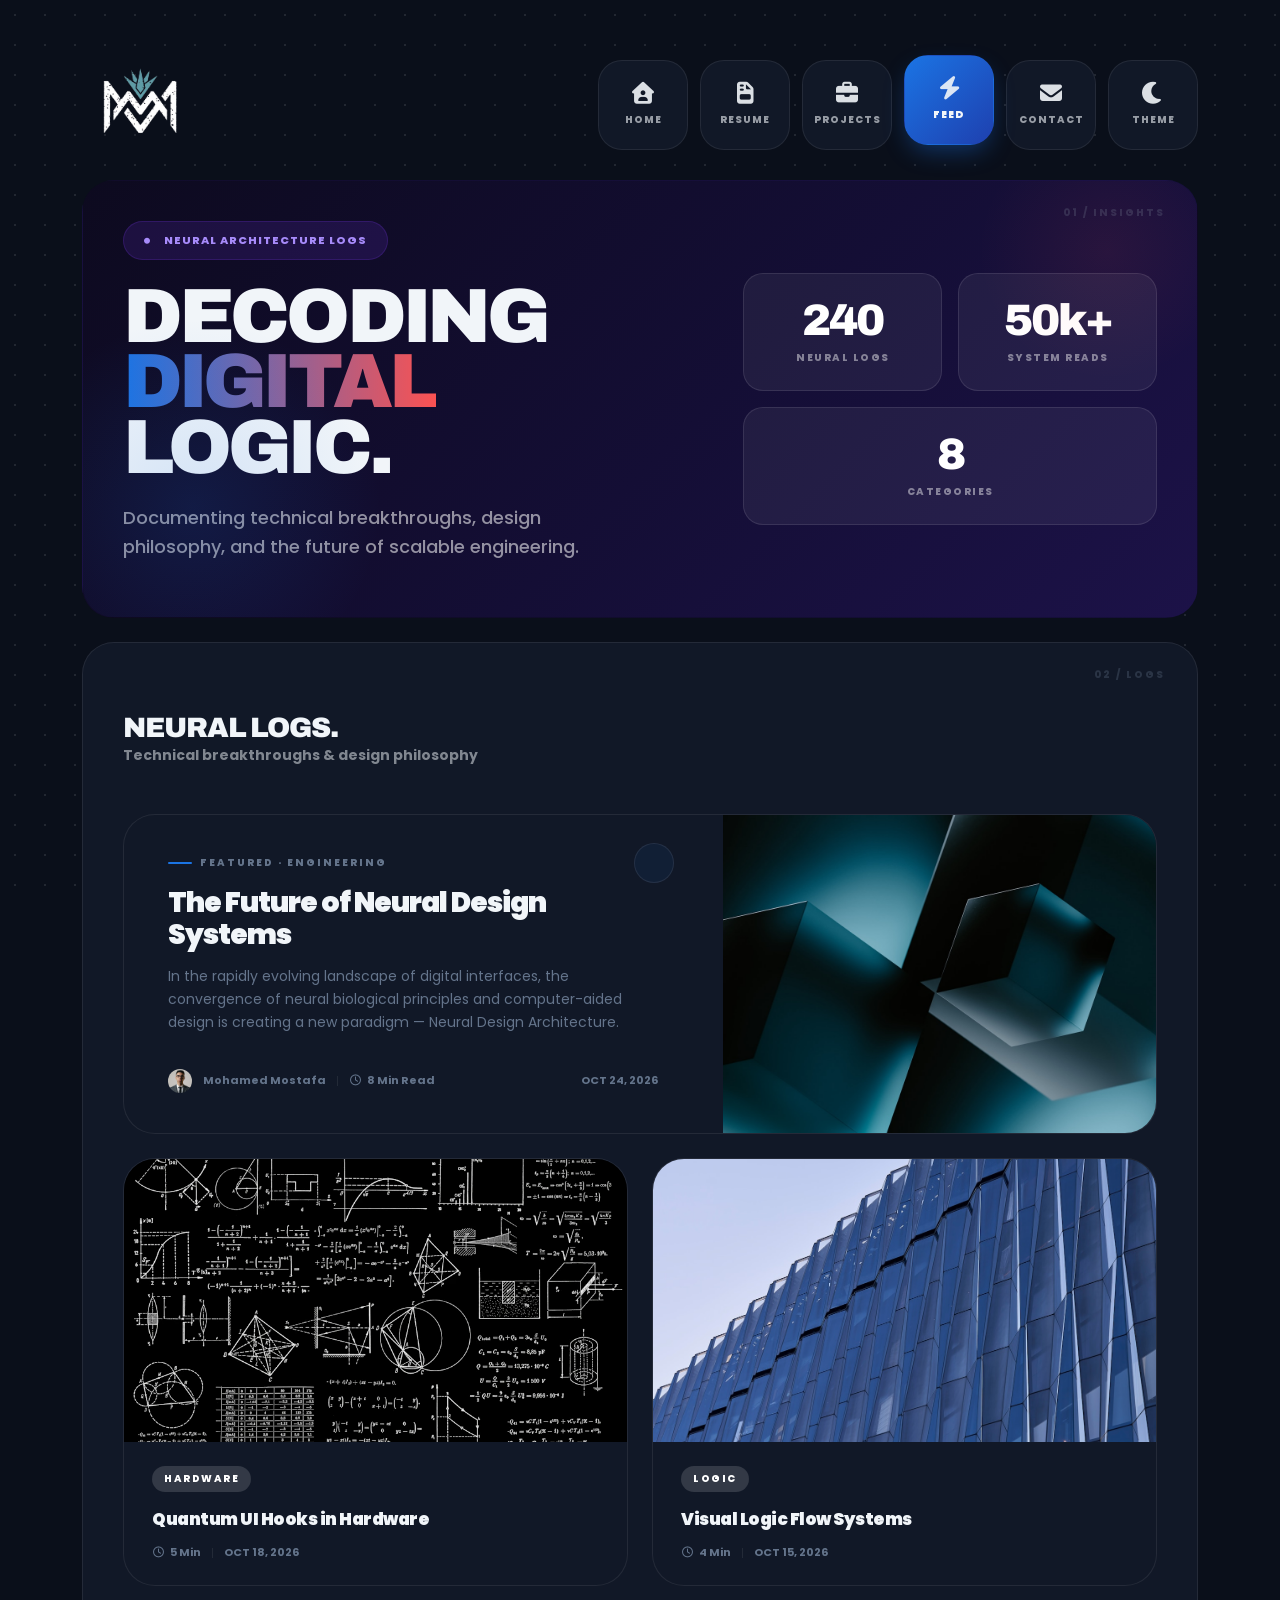
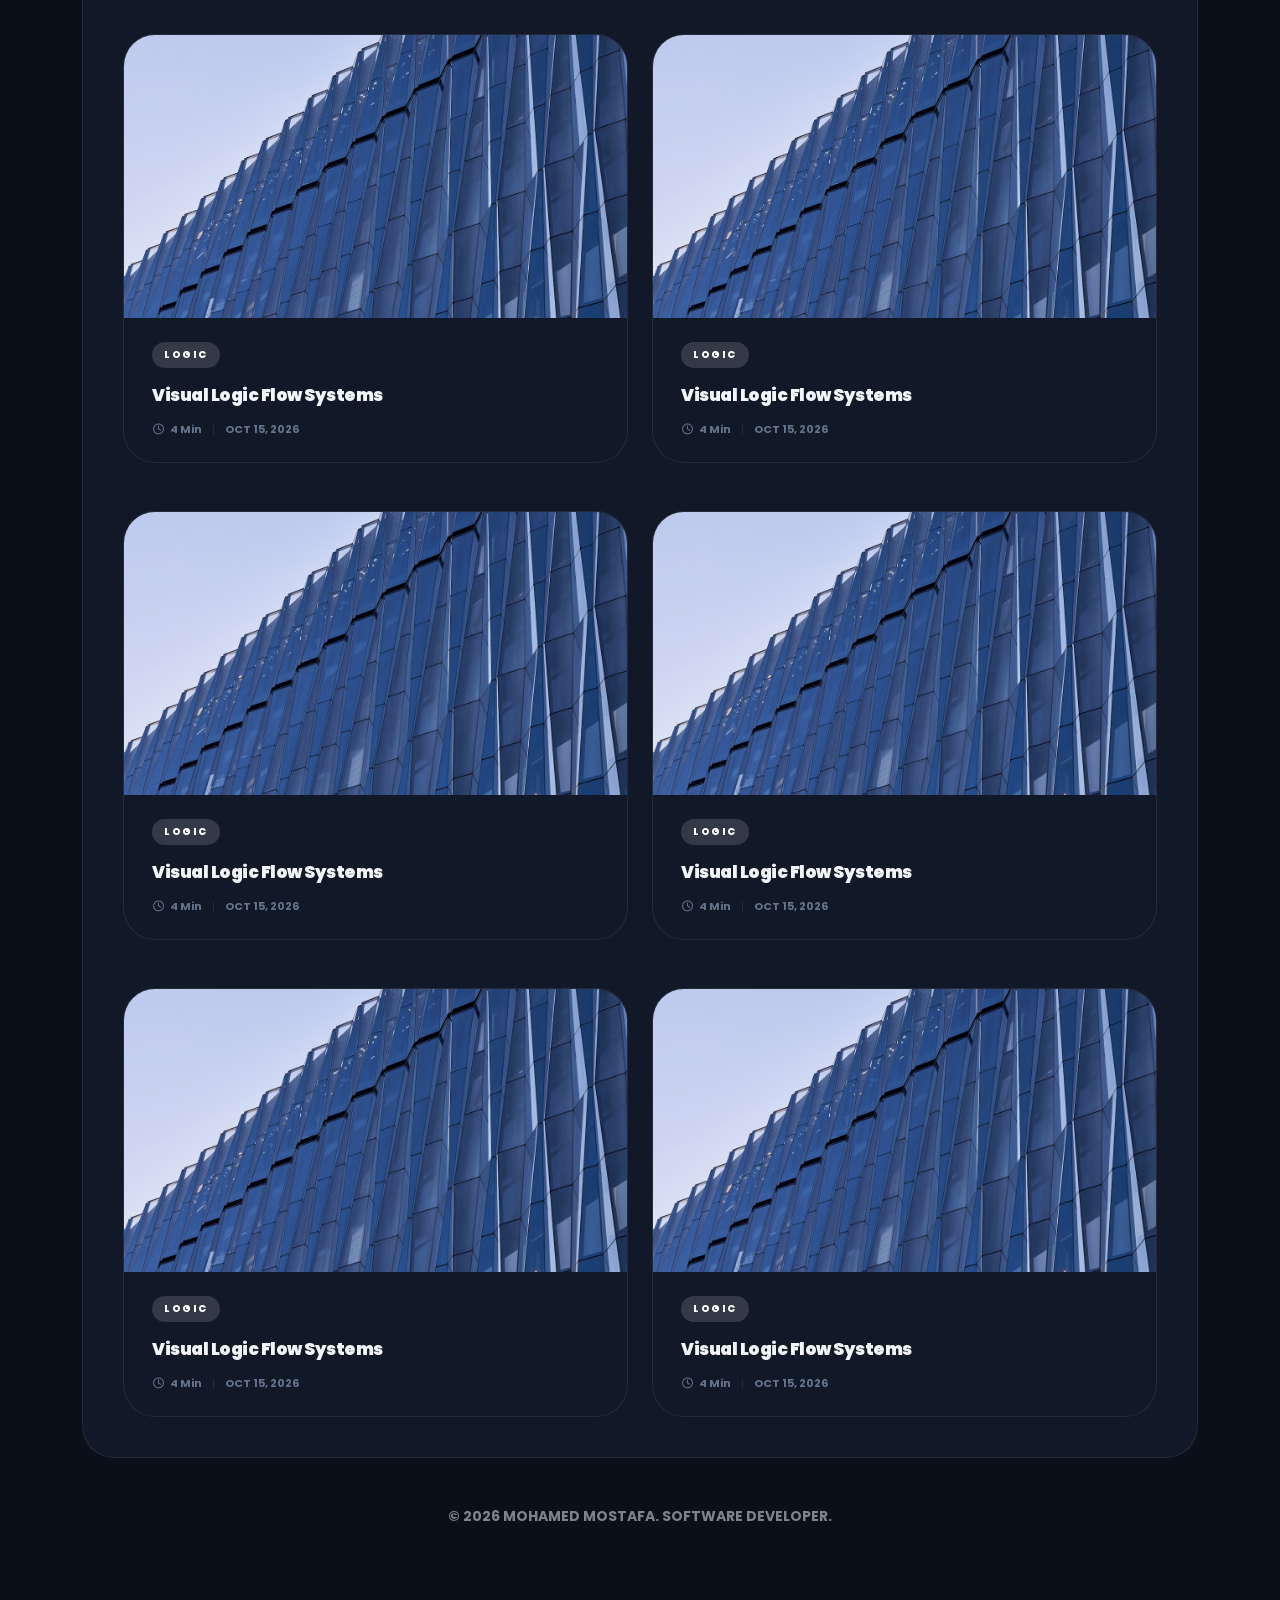
==== feeds.html @ 619b34cb "Initial commit" ====
<!DOCTYPE html>
<html lang="en">

<head>
    <meta charset="UTF-8" />
    <meta name="viewport" content="width=device-width, initial-scale=1.0" />
    <meta http-equiv="X-UA-Compatible" content="ie=edge" />
    <meta name="description" content="Mohamed Mostafa Portfolio" />
    <title>Mohamed Mostafa | Frontend Developer</title>
    <link rel="icon" href="./assets/images/MM_transparent.png" type="image/png">
    <!-- google fonts -->
    <!-- Poppins Font -->
    <link rel="preconnect" href="https://fonts.googleapis.com">
    <link rel="preconnect" href="https://fonts.gstatic.com" crossorigin>
    <link
        href="https://fonts.googleapis.com/css2?family=Poppins:ital,wght@0,100;0,200;0,300;0,400;0,500;0,600;0,700;0,800;0,900;1,100;1,200;1,300;1,400;1,500;1,600;1,700;1,800;1,900&display=swap"
        rel="stylesheet">
    <!-- Archivo Font -->
    <link rel="preconnect" href="https://fonts.googleapis.com">
    <link rel="preconnect" href="https://fonts.gstatic.com" crossorigin>
    <link href="https://fonts.googleapis.com/css2?family=Archivo:ital,wght@0,100..900;1,100..900&display=swap"
        rel="stylesheet">
    <!-- Font Awesome -->
    <link rel="stylesheet" href="./assets/css/all.min.css">
    <!-- Main File Css -->
    <link rel="stylesheet" href="./assets/css/style.css">
</head>

<body>
    <div class="wrapper">
        <div class="main-content">
            <div class="container">
                <!-- START HEADER -->
                <header class="main_header">
                    <div class="logo_Profile">
                        <!-- <a href="index.html">&lt;Mohamed Mostafa &sol;&gt;</a> -->
                        <a href="index.html" class="logo">
                            <img src="./assets/images/MM_transparent.png" alt="Mohamed Mostafa" loding="lazy">
                        </a>
                    </div>
                    <nav>
                        <a href="index.html">
                            <i class="fa-solid fa-house-user"></i>
                            <span>Home</span>
                        </a>
                        <a href="resume.html">
                            <i class="fa-solid fa-file-invoice"></i>
                            <span>Resume</span>
                        </a>
                        <a href="projects.html">
                            <i class="fa-solid fa-briefcase"></i>
                            <span>Projects</span>
                        </a>
                        <a href="feeds.html" class="active">
                            <i class="fa-solid fa-bolt"></i>
                            <span>feed</span>
                        </a>
                        <a href="contact.html">
                            <i class="fa-solid fa-envelope"></i>
                            <span>Contact</span>
                        </a>
                        <a>
                            <!-- <i class="fa-solid fa-sun"></i> -->
                            <i class="fa-solid fa-moon"></i>
                            <span>theme</span>
                        </a>
                    </nav>
                </header>
                <!-- END HEADER -->
                <!-- START CARD MASTER -->
                <main class="feed-main-content">
                    <section class="feed-banner-card card">
                        <span class="card-number">01 / Insights</span>
                        <div class="feeds-banner banner">
                            <div class="feeds-intro intro">
                                <div class="badge-status">
                                    <i class="fa-solid fa-circle"></i>
                                    Neural Architecture Logs
                                </div>
                                <h1 class="hero-title">DECODING<br><span>DIGITAL</span><br>LOGIC.</h1>
                                <p class="hero-desc">Documenting technical breakthroughs, design philosophy, and the
                                    future of scalable engineering.</p>
                            </div>
                            <div class="banner-stats">
                                <div class="banner-stat">
                                    <span class="banner-stat-num">240</span>
                                    <span class="banner-stat-label">Neural Logs</span>
                                </div>
                                <div class="banner-stat">
                                    <span class="banner-stat-num">50k+</span>
                                    <span class="banner-stat-label">System Reads</span>
                                </div>
                                <div class="banner-stat">
                                    <span class="banner-stat-num">8</span>
                                    <span class="banner-stat-label">Categories</span>
                                </div>
                            </div>
                        </div>
                    </section>

                    <!-- Hub: Feeds -->
                    <section class="feed-hub-card card">
                        <span class="card-number">02 / Logs</span>

                        <div class="hub-header">
                            <div class="hub-heading">
                                <h2 class="card-title hub-title">Neural Logs.</h2>
                                <p class="hub-subtitle">Technical breakthroughs &amp; design philosophy</p>
                            </div>
                        </div>

                        <div class="feed-list">
                            <!-- Featured Article -->
                            <article class="feed-featured card">
                                <div class="feed-featured-body">
                                    <span class="feed-label">Featured · Engineering</span>
                                    <a href="#" class="feed-featured-title">The Future of Neural Design Systems</a>
                                    <p class="feed-excerpt">In the rapidly evolving landscape of digital interfaces, the
                                        convergence of neural biological principles and computer-aided design is
                                        creating a new paradigm — Neural Design Architecture.</p>
                                    <div class="feed-meta">
                                        <img src="./assets/images/mohamedmostafa.png" alt="Mohamed Mostafa"
                                            class="feed-avatar">
                                        <span>Mohamed Mostafa</span>
                                        <span class="feed-divider"></span>
                                        <span><i class="fa-regular fa-clock me-1"></i>8 Min Read</span>
                                        <span class="feed-date">OCT 24, 2026</span>
                                    </div>
                                    <span class="feed-arrow"><i class="fa-solid fa-arrow-up-right"></i></span>
                                </div>
                                <div class="feed-featured-img">
                                    <img src="./assets/images/blog-1.jpg" alt="Neural Design Systems" loading="lazy">
                                </div>
                            </article>

                            <!-- Regular Articles Grid -->
                            <div class="feed-grid">

                                <article class="feed-item card">
                                    <div class="feed-item-img">
                                        <img src="./assets/images/project-2.webp" alt="Quantum UI Hooks" loading="lazy">
                                    </div>
                                    <div class="feed-item-body">
                                        <span class="post-tag tag-hardware">Hardware</span>
                                        <a href="#" class="feed-item-title">Quantum UI Hooks in Hardware</a>
                                        <div class="feed-meta">
                                            <span><i class="fa-regular fa-clock me-1"></i>5 Min</span>
                                            <span class="feed-divider"></span>
                                            <span>OCT 18, 2026</span>
                                        </div>
                                    </div>
                                </article>

                                <article class="feed-item card">
                                    <div class="feed-item-img">
                                        <img src="./assets/images/blog-3.jpg" alt="Visual Logic Flow" loading="lazy">
                                    </div>
                                    <div class="feed-item-body">
                                        <span class="post-tag tag-logic">Logic</span>
                                        <a href="#" class="feed-item-title">Visual Logic Flow Systems</a>
                                        <div class="feed-meta">
                                            <span><i class="fa-regular fa-clock me-1"></i>4 Min</span>
                                            <span class="feed-divider"></span>
                                            <span>OCT 15, 2026</span>
                                        </div>
                                    </div>
                                </article>

                                <article class="feed-item card">
                                    <div class="feed-item-img">
                                        <img src="./assets/images/blog-3.jpg" alt="Visual Logic Flow" loading="lazy">
                                    </div>
                                    <div class="feed-item-body">
                                        <span class="post-tag tag-logic">Logic</span>
                                        <a href="#" class="feed-item-title">Visual Logic Flow Systems</a>
                                        <div class="feed-meta">
                                            <span><i class="fa-regular fa-clock me-1"></i>4 Min</span>
                                            <span class="feed-divider"></span>
                                            <span>OCT 15, 2026</span>
                                        </div>
                                    </div>
                                </article>

                                <article class="feed-item card">
                                    <div class="feed-item-img">
                                        <img src="./assets/images/blog-3.jpg" alt="Visual Logic Flow" loading="lazy">
                                    </div>
                                    <div class="feed-item-body">
                                        <span class="post-tag tag-logic">Logic</span>
                                        <a href="#" class="feed-item-title">Visual Logic Flow Systems</a>
                                        <div class="feed-meta">
                                            <span><i class="fa-regular fa-clock me-1"></i>4 Min</span>
                                            <span class="feed-divider"></span>
                                            <span>OCT 15, 2026</span>
                                        </div>
                                    </div>
                                </article>

                                <article class="feed-item card">
                                    <div class="feed-item-img">
                                        <img src="./assets/images/blog-3.jpg" alt="Visual Logic Flow" loading="lazy">
                                    </div>
                                    <div class="feed-item-body">
                                        <span class="post-tag tag-logic">Logic</span>
                                        <a href="#" class="feed-item-title">Visual Logic Flow Systems</a>
                                        <div class="feed-meta">
                                            <span><i class="fa-regular fa-clock me-1"></i>4 Min</span>
                                            <span class="feed-divider"></span>
                                            <span>OCT 15, 2026</span>
                                        </div>
                                    </div>
                                </article>

                                <article class="feed-item card">
                                    <div class="feed-item-img">
                                        <img src="./assets/images/blog-3.jpg" alt="Visual Logic Flow" loading="lazy">
                                    </div>
                                    <div class="feed-item-body">
                                        <span class="post-tag tag-logic">Logic</span>
                                        <a href="#" class="feed-item-title">Visual Logic Flow Systems</a>
                                        <div class="feed-meta">
                                            <span><i class="fa-regular fa-clock me-1"></i>4 Min</span>
                                            <span class="feed-divider"></span>
                                            <span>OCT 15, 2026</span>
                                        </div>
                                    </div>
                                </article>

                                <article class="feed-item card">
                                    <div class="feed-item-img">
                                        <img src="./assets/images/blog-3.jpg" alt="Visual Logic Flow" loading="lazy">
                                    </div>
                                    <div class="feed-item-body">
                                        <span class="post-tag tag-logic">Logic</span>
                                        <a href="#" class="feed-item-title">Visual Logic Flow Systems</a>
                                        <div class="feed-meta">
                                            <span><i class="fa-regular fa-clock me-1"></i>4 Min</span>
                                            <span class="feed-divider"></span>
                                            <span>OCT 15, 2026</span>
                                        </div>
                                    </div>
                                </article>

                                <article class="feed-item card">
                                    <div class="feed-item-img">
                                        <img src="./assets/images/blog-3.jpg" alt="Visual Logic Flow" loading="lazy">
                                    </div>
                                    <div class="feed-item-body">
                                        <span class="post-tag tag-logic">Logic</span>
                                        <a href="#" class="feed-item-title">Visual Logic Flow Systems</a>
                                        <div class="feed-meta">
                                            <span><i class="fa-regular fa-clock me-1"></i>4 Min</span>
                                            <span class="feed-divider"></span>
                                            <span>OCT 15, 2026</span>
                                        </div>
                                    </div>
                                </article>
                                

                                <!-- كرر .feed-item لباقي المقالات -->

                            </div>
                        </div>
                    </section>

                </main>
                <!-- END CARD MASTER -->
                <!-- START FOOTER -->
                <footer>
                    <p>© 2026 MOHAMED MOSTAFA. Software Developer.</p>
                </footer>
                <!-- END FOOTER -->
            </div>
        </div>
    </div>

</body>

</html>
---- assets/css/style.css ----
:root {
    /* Variable Settings & Theme Handling */
    --color-primary: #1b74e4;
    --color-secondary: #fa5252;
    --color-bg: #0a0f1a;
    --color-text: #f1f5f9;
    --color-text-muted: #64748b;
    --color-card: #111827;
    --color-border: rgba(255, 255, 255, 0.08);
    --color-glass: #111827b3;
    --transition-base: all 0.4s cubic-bezier(0.4, 0, 0.2, 1);
    --radius-3xl: 48px;
    --radius-2xl: 40px;
    --radius-xl: 32px;
    --color-primary-rgb: 27, 116, 228;
    --color-secondary-rgb: 250, 82, 82;
}

* {
    margin: 0;
    padding: 0;
    box-sizing: border-box;
}

body {
    font-family: 'Poppins', sans-serif;
    background-color: var(--color-bg);
    width: 100%;
    min-height: 100dvh;
    color: var(--color-text);
}

body::before {
    content: "";
    position: fixed;
    top: 0;
    left: 0;
    width: 100%;
    height: 100%;
    /* background-image: radial-gradient(rgba(15, 23, 42, 0.15) 1px, transparent 1px); */
    background-image: radial-gradient(#FFFFFF1A 1px, transparent 1px);
    background-size: 30px 30px;
    z-index: -1;
    pointer-events: none;
}

h1,
h2,
h3,
h4,
h5 {
    font-family: "Archivo", sans-serif;
    font-weight: 800;
    letter-spacing: -1.4px;
    line-height: 0.9;
}

a {
    text-decoration: none;
    color: #f1f5f9;
}

li {
    list-style: none;
}

i {
    margin-right: 4px;
}

.wrapper {
    min-height: 100vh;
    position: relative;
    overflow: hidden;
    padding: 60px 0;
}

.container {
    min-height: 100dvh;
    max-width: 1320px;
    margin: 0 auto;
    padding-inline: 12px;
    display: grid;
    grid-template-columns: repeat(12, 1fr);
    grid-template-rows: auto auto auto;
}


.card {
    width: 100%;
    padding: 40px;
    background-color: var(--color-card);
    border: 1px solid var(--color-border);
    z-index: 5;
    border-radius: var(--radius-xl);
    -webkit-border-radius: var(--radius-xl);
    -moz-border-radius: var(--radius-xl);
    -ms-border-radius: var(--radius-xl);
    -o-border-radius: var(--radius-xl);
    transition: var(--transition-base);
    -webkit-transition: var(--transition-base);
    -moz-transition: var(--transition-base);
    -ms-transition: var(--transition-base);
    -o-transition: var(--transition-base);
    position: relative;
}

.card:hover {
    border-color: var(--color-primary);
    box-shadow: 0 40px 80px -20px rgba(27, 117, 228, 0.164);
    transform: translateY(-8px);
    -webkit-transform: translateY(-8px);
    -moz-transform: translateY(-8px);
    -ms-transform: translateY(-8px);
    -o-transform: translateY(-8px);
}

.btn {
    display: inline-block;
    text-transform: uppercase;
    text-align: center;
    background-color: #0d6efd;
    border: 1px solid #0d6efd;
    color: #fff;
    font-size: 14px;
    font-weight: 700;
    cursor: pointer;
    transition: var(--transition-base);
    -webkit-transition: var(--transition-base);
    -moz-transition: var(--transition-base);
    -ms-transition: var(--transition-base);
    -o-transition: var(--transition-base);
    border-radius: 30px;
    -webkit-border-radius: 30px;
    -moz-border-radius: 30px;
    -ms-border-radius: 30px;
    -o-border-radius: 30px;
}

.btn:hover {
    background-color: #0b5ed7;
}

/*------------------ Start Home Page ------------------*/

/* Main Header */
.main_header {
    grid-column: span 12;
    display: flex;
    justify-content: space-between;
    align-items: center;
    margin-bottom: 30px;
}

.logo_Profile {
    display: flex;
    align-items: center;
    justify-content: center;
}

.logo_Profile .logo img {
    width: 115px;
}

nav {
    display: flex;
    align-items: center;
    gap: 12px;
}

nav a {
    display: flex;
    flex-direction: column;
    align-items: center;
    justify-content: center;
    width: clamp(50px, 10vw, 90px);
    padding: 10px 20px;
    aspect-ratio: 1 / 1;
    background-color: #111827;
    border: 1px solid var(--color-border);
    cursor: pointer;
    border-radius: 24px;
    -webkit-border-radius: 24px;
    -moz-border-radius: 24px;
    -ms-border-radius: 24px;
    -o-border-radius: 24px;
    transition: var(--transition-base);
    -webkit-transition: var(--transition-base);
    -moz-transition: var(--transition-base);
    -ms-transition: var(--transition-base);
    -o-transition: var(--transition-base);
    cursor: pointer;
    color: var(--color-text);
}

nav a i {
    font-size: 22px;
    font-weight: 900;
    margin-right: 0px;
    margin-bottom: 8px;
    opacity: 0.9;
}

nav a span {
    font-size: clamp(7px, 1vw, 10px);
    font-weight: 800;
    letter-spacing: 1px;
    opacity: 0.6;
    text-transform: uppercase;
}

nav a.active {
    border-color: transparent;
    background: linear-gradient(135deg, var(--color-primary) 0%, #1e40af 100%);
    box-shadow: 0 10px 25px -5px rgba(var(--color-primary-rgb), 0.4);
    transform: translateY(-5px);
    -webkit-transform: translateY(-5px);
    -moz-transform: translateY(-5px);
    -ms-transform: translateY(-5px);
    -o-transform: translateY(-5px);
}

nav a:hover {
    border-color: transparent;
    background: linear-gradient(135deg, var(--color-primary) 0%, #1e40af 100%);
    box-shadow: 0 10px 25px -5px rgba(var(--color-primary-rgb), 0.4);
    transform: translateY(-5px);
    -webkit-transform: translateY(-5px);
    -moz-transform: translateY(-5px);
    -ms-transform: translateY(-5px);
    -o-transform: translateY(-5px);
}

nav a.active span,
nav a:active i,
nav a:active span {
    font-weight: 900;
    opacity: 1;
}

/* Master Card */
.card-master {
    grid-column: span 12;
    max-width: 1000px;
    margin: 0 auto;
    text-align: center;
    display: flex;
    flex-direction: column;
    padding: 80px 40px;
}

.card-master:hover .img-profile {
    border: 8px solid var(--color-primary);
    transform: scale(1.05) rotate(-3deg);
    -webkit-transform: scale(1.05) rotate(-3deg);
    -moz-transform: scale(1.05) rotate(-3deg);
    -ms-transform: scale(1.05) rotate(-3deg);
    -o-transform: scale(1.05) rotate(-3deg);
}

.avatar-box {
    display: flex;
    justify-content: center;
    align-items: center;
    flex-direction: column;
}

.img-profile {
    background: #0a0f1a;
    width: 160px;
    height: 160px;
    border-radius: var(--radius-2xl);
    overflow: hidden;
    margin-bottom: 24px;
    border: 8px solid #ffffff14;
    transition: var(--transition-base);
    background-position: center;
    -webkit-transition: var(--transition-base);
    -moz-transition: var(--transition-base);
    -ms-transition: var(--transition-base);
    -o-transition: var(--transition-base);
}

.img-profile img {
    width: 100%;
    height: 100%;
    object-fit: cover;
}

.profile-title {
    font-size: clamp(22px, 5vw, 46px);
    font-weight: 900;
    line-height: 1;
    margin-bottom: 8px;
}

.profile-job {
    font-size: clamp(12px, 3vw, 14px);
    font-weight: 700;
    text-transform: uppercase;
    color: var(--color-text-muted);
    letter-spacing: 2.52px;
    margin-bottom: 24px;
}

.social-links {
    margin: 24px 0 48px 0;
}

.social-links--alt {
    margin: 0;
}

.social-list {
    display: flex;
    align-content: center;
    gap: 12px;
}

.social-link {
    width: 52px;
    height: 52px;
    border-radius: 16px;
    background: var(--color-bg);
    display: flex;
    justify-content: center;
    align-items: center;
    color: #f1f5f9;
    font-size: 18px;
    border: 1px solid #ffffff14;
    transition: var(--transition-base);
    -webkit-transition: var(--transition-base);
    -moz-transition: var(--transition-base);
    -ms-transition: var(--transition-base);
    -o-transition: var(--transition-base);
}

.social-link:hover {
    color: #fff;
    border-color: transparent;
    background-color: var(--color-primary);
    transform: translateY(-5px);
    -webkit-transform: translateY(-5px);
    -moz-transform: translateY(-5px);
    -ms-transform: translateY(-5px);
    -o-transform: translateY(-5px);
}

.social-link--alt {
    background-color: rgba(255, 255, 255, 0.08);
    border-color: rgba(255, 255, 255, 0.12);
    color: #fff;
}

.social-link--alt:hover {
    background-color: var(--color-primary);
    border-color: transparent;
}

.contact {
    display: flex;
    align-items: center;
    justify-content: space-between;
    gap: 24px;
    margin-top: 48px;
}

.contact .contact-card {
    width: 300px;
    margin-top: 30px;
}

.contact .contact-card .contact-info {
    background-color: #111827;
    border: 1px solid #ffffff14;
    overflow: hidden;
    padding: 40px;
    position: relative;
    transition: var(--transition-base);
    display: flex;
    flex-direction: column;
    align-items: center;
    justify-content: center;
    min-height: 200px;
    backdrop-filter: blur(20px);
    border-radius: var(--radius-xl);
    -webkit-border-radius: var(--radius-xl);
    -moz-border-radius: var(--radius-xl);
    -ms-border-radius: var(--radius-xl);
    -o-border-radius: var(--radius-xl);
}

.contact .contact-card .contact-info:hover {
    border: 1px solid var(--color-primary);
    transform: translateY(-8px);
    -webkit-transform: translateY(-8px);
    -moz-transform: translateY(-8px);
    -ms-transform: translateY(-8px);
    -o-transform: translateY(-8px);
}

.contact .contact-card .contact-info i {
    font-size: 28px;
    font-weight: 900;
    margin-bottom: 16px;
    color: var(--color-primary);
}

.contact .contact-card .contact-info h5 {
    text-transform: uppercase;
    font-size: 14px;
    font-weight: 700;
    margin-bottom: 8px;
}

.contact .contact-card .contact-info p {
    color: var(--color-text-muted);
    font-size: clamp(12px, 2vw, 14px);
    line-height: 1.6;
    text-align: center;
}

.download_cv {
    padding-top: 16px;
    margin-top: 48px;
}

.btn-primary {
    text-transform: uppercase;
    background-color: #0d6efd;
    border: 1px solid #0d6efd;
    padding: 16px 48px;
    color: #fff;
    font-size: 14px;
    font-weight: 700;
    transition: var(--transition-base);
    border-radius: 30px;
    -webkit-border-radius: 30px;
    -moz-border-radius: 30px;
    -ms-border-radius: 30px;
    -o-border-radius: 30px;
}

.btn-primary:hover {
    background-color: #0b5ed7;
}

footer {
    grid-column: span 12;
    text-align: center;
    margin-top: var(--radius-3xl);
}

footer p {
    font-size: clamp(12px, 2vw, 14px);
    font-weight: 700;
    text-transform: uppercase;
    color: var(--color-text);
    opacity: 0.5;
    margin-bottom: 20px;
}


/*------------------ End Home Page ------------------*/



/* --------------- Start Resume Page --------------- */
main {
    grid-column: span 12;
}

.card-number {
    position: absolute;
    top: 24px;
    right: 32px;
    font-size: 10px;
    font-weight: 800;
    opacity: 0.3;
    text-transform: uppercase;
    letter-spacing: 2px;
    color: var(--color-text-muted);
}

.resume-main-content {
    display: grid;
    grid-template-columns: repeat(12, 1fr);
    grid-gap: 24px;
}

.profile-card,
.skills-card {
    grid-column: span 12;
}

.experience-card {
    grid-column: span 7;
}

.education-card {
    grid-column: span 5;
}

.stack-card {
    grid-column: span 6;
}

.awards-card {
    grid-column: span 6;
}


.profile-card {
    background: linear-gradient(135deg, #080f1c 0%, #0f2040 60%, #1a2e50 100%);
    display: grid;
    grid-template-columns: repeat(12, 1fr);
    position: relative;
    border-color: transparent;
}

.profile-card:hover {
    border-color: transparent;
}

.profile-card:hover .img-profile {
    transform: scale(1.05) rotate(-5deg);
    -webkit-transform: scale(1.05) rotate(-5deg);
    -moz-transform: scale(1.05) rotate(-5deg);
    -ms-transform: scale(1.05) rotate(-5deg);
    -o-transform: scale(1.05) rotate(-5deg);
}

.img-resume {
    width: 140px;
    height: 140px;
    border-radius: 50%;
    -webkit-border-radius: 50%;
    -moz-border-radius: 50%;
    -ms-border-radius: 50%;
    -o-border-radius: 50%;
}

.intro-box {
    display: flex;
    flex-direction: column;
    align-items: flex-start;
    justify-content: center;
    padding-inline: 24px;
    grid-column: span 4;
}

.intro-box h3 {
    font-size: 24px;
    font-weight: 900;
    margin-bottom: 4px;
}

.intro-box p {
    font-size: clamp(12px, 3vw, 14px);
    font-weight: 700;
    text-transform: uppercase;
    color: var(--color-text-muted);
    letter-spacing: 0.8px;
    margin-bottom: 24px;
}

.social-links .social-list {
    display: flex;
}

.glance-box {
    grid-column: span 8;
    margin-top: 24px;
}

.glance-title {
    font-size: 14px;
    font-weight: 700;
    text-transform: uppercase;
    color: rgba(255, 255, 255, 0.35);
    letter-spacing: 3px;
    margin-bottom: 24px;
}

.banner-status-list {
    display: grid;
    grid-template-columns: repeat(12, 1fr);
    align-items: center;
    gap: 16px;
    margin-bottom: 48px;
}

.banner-status-list .banner-status {
    height: 120px;
    grid-column: span 3;
    display: flex;
    flex-direction: column;
    align-items: center;
    text-align: center;
    padding: 24px 16px;
    background: #ffffff0f;
    border: 1px solid #ffffff1a;
    border-radius: 20px;
    flex: 1;
    transition: var(--transition-base);
    -webkit-transition: var(--transition-base);
    -moz-transition: var(--transition-base);
    -ms-transition: var(--transition-base);
    -o-transition: var(--transition-base);
}

.banner-status-list .banner-status:hover {
    background: rgba(var(--color-primary-rgb), 0.25);
    border-color: rgba(var(--color-primary-rgb), 0.4);
    transform: translateY(-4px);
    -webkit-transform: translateY(-4px);
    -moz-transform: translateY(-4px);
    -ms-transform: translateY(-4px);
    -o-transform: translateY(-4px);
}

.banner-status-list .banner-status .banner-status-num {
    display: block;
    font-size: 44px;
    font-weight: 900;
    color: #fff;
    line-height: 1;
    font-family: "Archivo";
    letter-spacing: -2px;
}

.banner-status-list .banner-status .banner-status-label {
    display: block;
    font-size: 10px;
    font-weight: 800;
    text-transform: uppercase;
    letter-spacing: 1.5px;
    color: rgba(255, 255, 255, 0.45);
    margin-top: 8px;
}

.card-title {
    font-size: 28px;
    font-weight: 900;
    margin: 8px 0px 48px 0px;
    text-transform: uppercase;
}

.exp-item {
    display: flex;
    gap: 20px;
    border-bottom: 1px solid var(--color-border);
    margin-bottom: 28px;
    padding-bottom: 28px;
    transition: var(--transition-base);
    -webkit-transition: var(--transition-base);
    -moz-transition: var(--transition-base);
    -ms-transition: var(--transition-base);
    -o-transition: var(--transition-base);
}

.exp-item:last-child {
    border-bottom: none;
    margin-bottom: 0px;
    padding-bottom: 0px;
}

.exp-item:hover {
    transform: translateX(6px);
    -webkit-transform: translateX(6px);
    -moz-transform: translateX(6px);
    -ms-transform: translateX(6px);
    -o-transform: translateX(6px);
}

.exp-item:hover .exp-item-num {
    opacity: 1;
}

.exp-item-num {
    font-size: 36px;
    font-weight: 900;
    font-family: "Archivo";
    color: var(--color-primary);
    opacity: 0.12;
    line-height: 1;
    flex-shrink: 0;
    width: 52px;
    transition: var(--transition-base);
    -webkit-transition: var(--transition-base);
    -moz-transition: var(--transition-base);
    -ms-transition: var(--transition-base);
    -o-transition: var(--transition-base);
}

.exp-item-date {
    display: inline-block;
    font-size: 10px;
    font-weight: 800;
    text-transform: uppercase;
    letter-spacing: 1.5px;
    color: var(--color-primary);
    background: rgba(var(--color-primary-rgb), 0.08);
    padding: 3px 10px;
    border-radius: 8px;
    margin-bottom: 8px;
}

.exp-item-title {
    font-size: 17px;
    margin-bottom: 4px;
    letter-spacing: -0.5px;
    line-height: 1.1;
}

.exp-item-company {
    font-size: 11px;
    font-weight: 800;
    text-transform: uppercase;
    letter-spacing: 1px;
    opacity: 0.45;
    display: block;
    margin-bottom: 8px;
}

.exp-item-desc {
    font-size: 14px;
    color: var(--color-text-muted);
}

/* Education */
.education-card {
    display: flex;
    flex-direction: column;
}

.edu-item {
    display: flex;
    align-items: flex-start;
    gap: 24px;
    margin-bottom: 48px;
}

.edu-item-icon {
    width: 48px;
    height: 48px;
    background: var(--color-primary);
    color: #fff;
    border-radius: 14px;
    display: flex;
    justify-content: center;
    align-items: center;
    font-size: 18px;
    flex-shrink: 0;
    box-shadow: 0 10px 20px rgba(var(--color-primary-rgb), 0.2);
}

.edu-item-date {
    display: block;
    font-size: 10px;
    font-weight: 800;
    text-transform: uppercase;
    letter-spacing: 2px;
    color: var(--color-text-muted);
    margin-bottom: 20px;
}

.edu-item-title {
    font-size: 20px;
    letter-spacing: -0.5px;
    line-height: 1.2;
    margin-bottom: 4px;
}

.edu-item-desc {
    font-size: 14px;
    color: var(--color-text-muted);
    opacity: 1;
}

.card-divider {
    width: 100%;
    height: 1px;
    background: var(--color-border);
    margin: 42px 0px;
}

.edu-certifications-title {
    font-size: 10px;
    font-weight: 800;
    text-transform: uppercase;
    letter-spacing: 2px;
    color: var(--color-text-muted);
    margin-bottom: 20px;
    display: block;
}

.edu-certifications-grid {
    display: flex;
    flex-wrap: wrap;
    gap: 10px;
    margin-top: 10px;
}

.edu-certificate {
    padding: 8px 16px;
    background: rgba(var(--color-primary-rgb), 0.05);
    border: 1px solid var(--color-border);
    border-radius: 12px;
    font-size: 12px;
    font-weight: 700;
    color: var(--color-text);
    transition: var(--transition-base);
    -webkit-transition: var(--transition-base);
    -moz-transition: var(--transition-base);
    -ms-transition: var(--transition-base);
    -o-transition: var(--transition-base);
}

.edu-certificate:hover {
    background: var(--color-primary);
    color: #fff;
    border-color: var(--color-primary);
    transform: translateY(-2px);
}

.edu-certificate i {
    margin-right: 4px;
}

/* Working Skills */

.rings-items {
    display: flex;
    flex-wrap: wrap;
    gap: 24px;
    justify-content: space-around;
    align-items: flex-start;
    padding-block: 8px;
}

.ring-item {
    display: flex;
    flex-direction: column;
    align-items: center;
    gap: 14px;
    flex: 0 0 auto;
}

.ring-name {
    font-size: 10px;
    font-weight: 800;
    text-transform: uppercase;
    letter-spacing: 1px;
    text-align: center;
    max-width: 110px;
    line-height: 1.4;
    color: var(--color-text-muted);
}

.ring-circle {
    position: relative;
    width: 128px;
    height: 128px;
}

.ring-circle .ring-pct {
    position: absolute;
    top: 50%;
    left: 50%;
    transform: translate(-50%, -50%);
    font-size: 20px;
    font-weight: 900;
    color: var(--color-primary);
    letter-spacing: -1px;
}

.ring-circle .ring-svg {
    width: 128px;
    height: 128px;
}

.ring-circle .ring-track {
    fill: none;
    stroke: var(--color-border);
    stroke-width: 9;
}

.ring-circle .ring-fill {
    fill: none;
    stroke: var(--color-primary);
    stroke-width: 9;
    stroke-linecap: round;
    transform-origin: 50% 50%;
    transform: rotate(-90deg);
    -webkit-transform: rotate(-90deg);
    -moz-transform: rotate(-90deg);
    -ms-transform: rotate(-90deg);
    -o-transform: rotate(-90deg);
    transition: stroke-dashoffset 1.6s cubic-bezier(0.4, 0, 0.2, 1);
    -webkit-transition: stroke-dashoffset 1.6s cubic-bezier(0.4, 0, 0.2, 1);
    -moz-transition: stroke-dashoffset 1.6s cubic-bezier(0.4, 0, 0.2, 1);
    -ms-transition: stroke-dashoffset 1.6s cubic-bezier(0.4, 0, 0.2, 1);
    -o-transition: stroke-dashoffset 1.6s cubic-bezier(0.4, 0, 0.2, 1);
}

/* Stack-Card */

.tech-grid {
    margin-bottom: 48px;
}

.stack-expertise-title {
    font-size: 10px;
    font-weight: 800;
    text-transform: uppercase;
    letter-spacing: 2px;
    color: var(--color-text-muted);
    margin-bottom: 20px;
    display: block;
}

.expertise-list {
    display: grid;
    grid-template-columns: repeat(2, 1fr);
    gap: 16px;
    margin-top: 24px;
}

.expertise-item {
    padding: 24px 32px;
    background-color: rgba(var(--color-primary-rgb), 0.03);
    border: 1px solid var(--color-border);
    border-radius: 20px;
    display: flex;
    flex-direction: row;
    align-items: center;
    gap: 20px;
    transition: var(--transition-base);
    -webkit-transition: var(--transition-base);
    -moz-transition: var(--transition-base);
    -ms-transition: var(--transition-base);
    -o-transition: var(--transition-base);
}

.expertise-item:hover {
    background-color: var(--color-primary);
    border-color: var(--color-primary);
    color: #fff;
}

.expertise-item i {
    font-size: 20px;
    color: var(--color-primary);
    width: 44px;
    height: 44px;
    background: rgba(var(--color-primary-rgb), 0.08);
    display: flex;
    justify-content: center;
    align-items: center;
    border-radius: 12px;
    transition: var(--transition-base);
    -webkit-transition: var(--transition-base);
    -moz-transition: var(--transition-base);
    -ms-transition: var(--transition-base);
    -o-transition: var(--transition-base);
}

.expertise-item:hover i {
    color: #fff;
    background: rgba(255, 255, 255, 0.2);
}

.expertise-item-title {
    font-size: 11px;
    font-weight: 700;
    font-family: "poppins";
    text-transform: uppercase;
    letter-spacing: 1px;
}

/* Awards Card*/
.awards-summary {
    display: flex;
    flex-wrap: wrap;
    margin-bottom: 48px;
}

.stat-item,
.awards-list {
    padding-inline: 8px;
    margin-block: 16px;
}

.stat-item {
    text-align: center;
    width: 30%;
}

.awards-list {
    width: 70%;
}

.stat-num {
    font-size: 64px;
    color: var(--color-primary);
    font-weight: 900;
    line-height: 1;
    margin-bottom: 4px;
}

.stat-label {
    display: block;
    font-size: 12px;
    font-weight: 800;
    text-transform: uppercase;
    letter-spacing: 0.1em;
    color: var(--color-text-muted);
}

.value-item {
    display: flex;
    align-items: flex-start;
    gap: 16px;
    margin-bottom: 16px;
}

.value-icon {
    width: 48px;
    height: 48px;
    background: var(--color-primary);
    color: #fff;
    border-radius: 14px;
    display: flex;
    justify-content: center;
    align-items: center;
    font-size: 18px;
    flex-shrink: 0;
    box-shadow: 0 10px 20px rgba(var(--color-primary-rgb), 0.2);
}

.value-title {
    font-size: 12px;
    font-weight: 900;
    letter-spacing: 1.5px;
    margin-bottom: 4px;
    color: var(--color-text);
}

.value-desc {
    font-size: 14px;
    color: var(--color-text);
}

.section-label {
    font-size: 10px;
    font-weight: 800;
    text-transform: uppercase;
    letter-spacing: 2px;
    color: var(--color-text-muted);
    margin-bottom: 20px;
    display: block;
}

.client-grid {
    display: flex;
    justify-content: space-around;
    align-items: center;
    flex-wrap: wrap;
    gap: 40px;
    padding: 20px 0;
}

.client-item .client-logo {
    height: 32px;
    max-width: 140px;
    opacity: 0.6;
    filter: brightness(0) invert(1);
    -webkit-filter: brightness(0) invert(1);
    object-fit: contain;
    transition: var(--transition-base);
    -webkit-transition: var(--transition-base);
    -moz-transition: var(--transition-base);
    -ms-transition: var(--transition-base);
    -o-transition: var(--transition-base);
}

.client-logo:hover {
    opacity: 1;
    transform: scale(1.1);
    -webkit-transform: scale(1.1);
    -moz-transform: scale(1.1);
    -ms-transform: scale(1.1);
    -o-transform: scale(1.1);
}

/* --------------- End Resume Page --------------- */
/* --------------- Start Project Page ---------------*/
.project-main-content {
    display: flex;
    flex-direction: column;
    justify-content: center;
}

.project-main-content .project-card {
    flex-grow: 1;
    background: linear-gradient(135deg, #080f1c 0%, #0a1a35 50%, #112240 100%);
    color: #fff;
    border-color: transparent;
    overflow: hidden;
    margin-bottom: 24px;
}

.project-main-content .project-card::before {
    content: "";
    position: absolute;
    bottom: -80px;
    left: -80px;
    width: 380px;
    height: 380px;
    background: radial-gradient(circle, rgba(27, 116, 228, 0.14) 0%, transparent 70%);
    pointer-events: none;
}

.project-main-content .project-card::after {
    content: "";
    position: absolute;
    top: -60px;
    right: -40px;
    width: 260px;
    height: 260px;
    background: radial-gradient(circle, rgba(250, 82, 82, 0.08) 0%, transparent 70%);
    pointer-events: none;
}

.banner {
    display: flex;
    align-items: center;
}

.intro {
    flex-basis: 60%;
}

.intro .badge-status {
    flex: grow 1;
    display: inline-flex;
    align-items: center;
    gap: 8px;
    padding: 10px 20px;
    background: rgba(255, 255, 255, 0.1);
    color: var(--text-color);
    border-radius: 100px;
    font-size: clamp(6px, 2.1vw, 11px);
    font-weight: 800;
    margin-bottom: 24px;
    width: fit-content;
    letter-spacing: 1px;
    text-transform: uppercase;
    border: 1px solid rgba(255, 255, 255, 0.15);
}

.badge-status i {
    font-size: 6px;
    animation: pulse 2s infinite;
}

@keyframes pulse {
    0% {
        transform: scale(1);
        opacity: 1;
        -webkit-transform: scale(1);
        -moz-transform: scale(1);
        -ms-transform: scale(1);
        -o-transform: scale(1);
    }

    50% {
        transform: scale(1.6);
        opacity: 0.4;
        -webkit-transform: scale(1.6);
        -moz-transform: scale(1.6);
        -ms-transform: scale(1.6);
        -o-transform: scale(1.6);
    }

    100% {
        transform: scale(1);
        opacity: 1;
        -webkit-transform: scale(1);
        -moz-transform: scale(1);
        -ms-transform: scale(1);
        -o-transform: scale(1);
    }
}

.intro .hero-title {
    font-size: clamp(40px, 6vw, 90px);
    font-weight: 900;
    letter-spacing: -0.05em;
    text-transform: uppercase;
    margin-bottom: 24px;
    line-height: 0.85;
    color: var(--color-text);
    word-break: break-word;
    overflow-wrap: break-word;
}

.intro .hero-title span {
    display: inline-block;
    background: linear-gradient(to right, var(--color-primary), var(--color-secondary));
    background-clip: text;
    -webkit-background-clip: text;
    -webkit-text-fill-color: transparent;
}

.hero-desc {
    max-width: 500px;
    font-size: 18px;
    font-weight: 500;
    line-height: 1.6;
    margin-top: 24px;
    margin-bottom: 16px;
    color: rgba(255, 255, 255, 0.55);
}

.banner-stats {
    flex-basis: 40%;
    display: flex;
    flex-wrap: wrap;
    gap: 16px;
}

.banner-stat {
    text-align: center;
    padding: 24px 18px;
    background: rgba(255, 255, 255, 0.06);
    border: 1px solid rgba(255, 255, 255, 0.1);
    border-radius: 20px;
    flex: 1;
    transition: var(--transition-base);
    -webkit-transition: var(--transition-base);
    -moz-transition: var(--transition-base);
    -ms-transition: var(--transition-base);
    -o-transition: var(--transition-base);
}

.banner-stat:hover {
    transform: translateY(-4px);
}

.banner-stat-num {
    font-family: "Archivo", sans-serif;
    display: block;
    font-size: clamp(30px, 5vw, 44px);
    font-weight: 900;
    color: #fff;
    line-height: 1;
    letter-spacing: -2px;
}

.banner-stat-label {
    display: block;
    font-size: clamp(8px, 2vw, 10px);
    font-weight: 800;
    text-transform: uppercase;
    letter-spacing: 1.5px;
    color: rgba(255, 255, 255, 0.45);
    margin-top: 8px;
}


/* Project Hub */
.project-main-content .project-hub-card {
    flex-grow: 1;
    display: flex;
    flex-direction: column;
    gap: 16px;
}

.project-hub-card .hub-header {
    display: flex;
    justify-content: space-between;
    align-items: center;
    margin-top: 16px;
    margin-bottom: 48px;
}

.hub-header {
    display: flex;
    flex-wrap: wrap;
    justify-content: space-between;
    align-items: center;
    gap: 24px;
    margin-top: 16px;
    margin-bottom: 48px;
}


.hub-heading h2 {
    margin-bottom: 4px;
    letter-spacing: -1px;
}

.hub-heading .hub-subtitle {
    font-size: 14px;
    font-weight: 700;
    opacity: 0.5;
}

.filter-group {
    display: flex;
    flex-wrap: wrap;
    gap: 10px;
}

.filter-btn {
    cursor: pointer;
    padding: 12px 24px;
    background: var(--color-bg);
    border: 1px solid var(--color-border);
    border-radius: 100px;
    font-size: clamp(8.5px, 1vw, 11px);
    font-weight: 800;
    text-transform: uppercase;
    letter-spacing: 1px;
    color: var(--color-text-muted);
    transition: var(--transition-base);
    -webkit-transition: var(--transition-base);
    -moz-transition: var(--transition-base);
    -ms-transition: var(--transition-base);
    -o-transition: var(--transition-base);
}

.filter-btn.active {
    background: var(--color-primary);
    color: #fff;
    border-color: var(--color-primary);
    box-shadow: 0 10px 20px rgba(var(--color-primary-rgb), 0.2);
    transform: translateY(-3px);
    -webkit-transform: translateY(-3px);
    -moz-transform: translateY(-3px);
    -ms-transform: translateY(-3px);
    -o-transform: translateY(-3px);
}

.filter-btn:hover {
    background: var(--color-primary);
    color: #fff;
    border-color: var(--color-primary);
    box-shadow: 0 10px 20px rgba(var(--color-primary-rgb), 0.2);
    transform: translateY(-3px);
    -webkit-transform: translateY(-3px);
    -moz-transform: translateY(-3px);
    -ms-transform: translateY(-3px);
    -o-transform: translateY(-3px);
}

.projects-list {
    display: flex;
    flex-direction: column;
    gap: 16px;
}

.project-item {
    padding: 0px;
    background: var(--color-card);
    border: 1px solid var(--color-border);
    overflow: hidden;
    transition: var(--transition-base);
    -webkit-transition: var(--transition-base);
    -moz-transition: var(--transition-base);
    -ms-transition: var(--transition-base);
    -o-transition: var(--transition-base);
    border-radius: 30px;
    -webkit-border-radius: 30px;
    -moz-border-radius: 30px;
    -ms-border-radius: 30px;
    -o-border-radius: 30px;
}

.project-item:hover.card {
    transform: translateY(-5px);
    -webkit-transform: translateY(-5px);
    -moz-transform: translateY(-5px);
    -ms-transform: translateY(-5px);
    -o-transform: translateY(-5px);
}

.project-item .project-row {
    display: flex;
    flex-wrap: wrap;
    transition: transform 0.7s cubic-bezier(0.4, 0, 0.2, 1);
}

.project-img {
    flex: 0 0 42%;
    overflow: hidden;
    position: relative;
    transition: transform 0.7s cubic-bezier(0.4, 0, 0.2, 1);
}

.project-img img {
    width: 100%;
    height: 100%;
    object-fit: cover;
    display: block;
    transition: transform 0.7s cubic-bezier(0.4, 0, 0.2, 1);
}

.project-item .project-row:hover .project-img img {
    transform: scale(1.07);
    -webkit-transform: scale(1.07);
    -moz-transform: scale(1.07);
    -ms-transform: scale(1.07);
    -o-transform: scale(1.07);
}

.project-body {
    flex: 1;
    padding: 36px 44px;
    display: flex;
    flex-direction: column;
    justify-content: center;
    min-height: 260px;
    position: relative;
}

.project-num {
    position: absolute;
    top: 16px;
    right: 28px;
    font-size: clamp(40px, 15vw, 88px);
    font-weight: 900;
    font-family: "Archivo", sans-serif;
    color: var(--color-primary);
    opacity: 0.05;
    line-height: 1;
    letter-spacing: -4px;
    pointer-events: none;
    transition: var(--transition-base);
    -webkit-transition: var(--transition-base);
    -moz-transition: var(--transition-base);
    -ms-transition: var(--transition-base);
    -o-transition: var(--transition-base);
}

.project-cat {
    display: inline-block;
    font-size: 10px;
    font-weight: 800;
    text-transform: uppercase;
    letter-spacing: 1.5px;
    color: var(--color-primary);
    background: rgba(var(--color-primary-rgb), 0.08);
    padding: 4px 12px;
    border-radius: 8px;
    margin-bottom: 14px;
    width: fit-content;
    border: 1px solid rgba(var(--color-primary-rgb), 0.12);
}

.project-title {
    font-size: clamp (20px 5vw 28px);
    font-weight: 900;
    letter-spacing: -1px;
    margin-bottom: 10px;
    cursor: pointer;
    display: inline-block;
    line-height: 1.1;
    color: var(--color-text);
    transition: var(--transition-base);
    -webkit-transition: var(--transition-base);
    -moz-transition: var(--transition-base);
    -ms-transition: var(--transition-base);
    -o-transition: var(--transition-base);
}

.project-desc {
    font-size: 14px;
    color: var(--color-text-muted);
    line-height: 1.65;
    margin-bottom: 24px;
    max-width: 480px;
}

.project-footer {
    display: flex;
    justify-content: space-between;
    align-items: center;
    align-content: flex-start;
    flex-wrap: wrap;
    gap: 10px;
    margin-top: auto;
}

.skills-grid {
    display: flex;
    gap: 10px;
}

.tech-grid {
    display: flex;
    flex-wrap: wrap;
    gap: 10px;
    margin-top: 10px;
}

.tech-tag {
    padding: 8px 16px;
    background: rgba(var(--color-primary-rgb), 0.05);
    border: 1px solid var(--color-border);
    border-radius: 12px;
    font-size: 12px;
    font-weight: 700;
    color: var(--color-text);
    transition: var(--transition-base);
    -webkit-transition: var(--transition-base);
    -moz-transition: var(--transition-base);
    -ms-transition: var(--transition-base);
    -o-transition: var(--transition-base);
}

.tech-tag:hover {
    background: var(--color-primary);
    color: #fff;
    border-color: var(--color-primary);
    transform: translateY(-2px);
}

.project-btn {
    font-size: 16px;
    font-weight: 700;
    padding-inline: 22px;
    padding-block: 12px;
}

/* --------------- End Project Page ---------------*/
/* -------------- Start Feeds Page -------------- */

.feed-main-content {
    display: flex;
    flex-direction: column;
    justify-content: center;
}

.feed-main-content .feed-banner-card {
    flex-grow: 1;
    background: linear-gradient(135deg, #0d0a1f 0%, #140e35 55%, #1c1248 100%);
    color: #fff;
    border-color: transparent;
    overflow: hidden;
    margin-bottom: 24px;
}

.feed-main-content .feed-banner-card::before {
    content: "";
    position: absolute;
    bottom: -80px;
    left: -80px;
    width: 380px;
    height: 380px;
    background: radial-gradient(circle, rgba(27, 116, 228, 0.14) 0%, transparent 70%);
    pointer-events: none;
}

.feed-main-content .feed-banner-card::after {
    content: "";
    position: absolute;
    top: -60px;
    right: -40px;
    width: 260px;
    height: 260px;
    background: radial-gradient(circle, rgba(250, 82, 82, 0.08) 0%, transparent 70%);
    pointer-events: none;
}

.feeds-intro .badge-status {
    background: rgba(124, 58, 237, 0.15);
    color: #a78bfa;
    border-color: rgba(124, 58, 237, 0.2);
}

.feeds-banner .banner-stats {
    flex-grow: 1;
}

.hub-header {
    margin-top: 24px;
    margin-bottom: 48px;
}

.feed-featured {
    display: flex;
    flex-wrap: wrap;
    justify-content: space-between;
    padding: 0px;
    overflow: hidden;
    margin-top: 24px;
    min-height: 320px;
}

.feed-featured:hover .feed-arrow {
    background: var(--color-primary);
    color: #fff;
    transform: rotate(45deg);
    border-color: var(--color-primary);
}

.feed-featured-body {
    flex: 0 0 56%;
    padding: 40px 44px;
    display: flex;
    flex-direction: column;
    justify-content: center;
    position: relative;
}

.feed-label {
    font-size: clamp(5px, 2vw, 10px);
    font-weight: 800;
    text-transform: uppercase;
    letter-spacing: 2px;
    color: var(--color-text-muted);
    margin-bottom: 16px;
    display: flex;
    align-items: center;
    gap: 8px;
}

.feed-label::before {
    content: "";
    display: inline-block;
    width: 24px;
    height: 2px;
    background: var(--color-primary);
    border-radius: 2px;
}

.feed-arrow {
    position: absolute;
    top: 28px;
    right: 28px;
    width: 40px;
    height: 40px;
    border-radius: 50%;
    background: rgba(var(--color-primary-rgb), 0.08);
    border: 1px solid var(--color-border);
    display: flex;
    align-items: center;
    justify-content: center;
    font-size: 13px;
    transition: var(--transition-base);
    -webkit-transition: var(--transition-base);
    -moz-transition: var(--transition-base);
    -ms-transition: var(--transition-base);
    -o-transition: var(--transition-base);
}

.feed-featured-title {
    font-size: clamp(22px, 5vw, 28px);
    font-weight: 900;
    letter-spacing: -1px;
    line-height: 1.15;
    color: var(--color-text);
    text-decoration: none;
    display: block;
    margin-bottom: 14px;
    transition: var(--transition-base);
    -webkit-transition: var(--transition-base);
    -moz-transition: var(--transition-base);
    -ms-transition: var(--transition-base);
    -o-transition: var(--transition-base);
}

.feed-excerpt {
    font-size: 14px;
    color: var(--color-text-muted);
    line-height: 1.65;
    margin-bottom: 24px;
}

.feed-meta {
    display: flex;
    align-items: center;
    gap: 11px;
    font-size: 11px;
    font-weight: 700;
    color: var(--color-text-muted);
    margin-top: auto;
}

.feed-meta img {
    width: 24px;
    height: 24px;
    object-fit: cover;
    border-radius: 50%;
    -webkit-border-radius: 50%;
    -moz-border-radius: 50%;
    -ms-border-radius: 50%;
    -o-border-radius: 50%;
}

.feed-meta .feed-divider {
    width: 1px;
    height: 10px;
    background: var(--color-border);
}

.feed-date {
    margin-left: auto;
}

.feed-featured-img {
    flex: 0 0 42%;
    overflow: hidden;
    position: relative;
    transition: transform 0.7s cubic-bezier(0.4, 0, 0.2, 1);
}

.feed-featured-img img {
    width: 100%;
    height: 100%;
    object-fit: cover;
    display: block;
    transition: transform 0.7s cubic-bezier(0.4, 0, 0.2, 1);
}

.feed-featured:hover .feed-featured-img img {
    transform: scale(1.06);
    -webkit-transform: scale(1.06);
    -moz-transform: scale(1.06);
    -ms-transform: scale(1.06);
    -o-transform: scale(1.06);
}


.feed-grid {
    display: flex;
    flex-wrap: wrap;
    align-items: center;
    gap: 24px;
}

.feed-item {
    flex: 1 0 48%;
    padding: 0px;
    overflow: hidden;
    margin-top: 24px;
    transition: var(--transition-base);
    -webkit-transition: var(--transition-base);
    -moz-transition: var(--transition-base);
    -ms-transition: var(--transition-base);
    -o-transition: var(--transition-base);
}

.feed-item-img {
    aspect-ratio: 16 / 9;
    overflow: hidden;
    position: relative;
}

.feed-item-img img {
    width: 100%;
    height: 100%;
    object-fit: cover;
    display: block;
    transition: transform 0.7s cubic-bezier(0.4, 0, 0.2, 1);
}

.feed-item:hover .feed-item-img img {
    transform: scale(1.06);
    -webkit-transform: scale(1.06);
    -moz-transform: scale(1.06);
    -ms-transform: scale(1.06);
    -o-transform: scale(1.06);
}

.feed-item-body {
    padding: 24px 28px;
    display: flex;
    flex-direction: column;
    flex: 1;
}

.tag-hardware {
    background: rgba(234, 88, 12, 0.12);
    color: #ea580c;
}

.post-tag {
    align-self: flex-start;
    display: inline-flex;
    align-items: center;
    padding: 5px 12px;
    margin-bottom: 16px;
    border-radius: 100px;
    font-size: 10px;
    font-weight: 800;
    letter-spacing: 1.5px;
    text-transform: uppercase;
    background: rgba(255, 255, 255, 0.14);
    color: #fff;
    transition: var(--transition-base);
    -webkit-transition: var(--transition-base);
    -moz-transition: var(--transition-base);
    -ms-transition: var(--transition-base);
    -o-transition: var(--transition-base);
}

.feed-item-title {
    font-size: 17px;
    font-weight: 900;
    letter-spacing: -0.5px;
    line-height: 1.35;
    color: var(--color-text);
    text-decoration: none;
    display: block;
    margin-bottom: 14px;
    transition: var(--transition-base);
    -webkit-transition: var(--transition-base);
    -moz-transition: var(--transition-base);
    -ms-transition: var(--transition-base);
    -o-transition: var(--transition-base);
}



/* --------------- End Feeds Page --------------- */
/* --------------- Start Contact Page --------------- */

.contact-main-content {
    display: flex;
    flex-direction: column;
    justify-content: center;
    margin-bottom: 24px;
    gap: 24px;
}

.contact-grid {
    display: flex;
    flex-wrap: wrap;
    gap: 24px;
}

.connection-card {
    flex: 0 0 40.6%;
}

.connection-intro {
    margin-top: 24px;
    margin-bottom: 48px;
}

.status-badge {
    display: inline-flex;
    align-items: center;
    gap: 8px;
    padding: 10px 20px;
    background: rgba(var(--color-primary-rgb), 0.1);
    color: var(--color-primary);
    border-radius: 100px;
    font-size: 11px;
    font-weight: 800;
    margin-bottom: 24px;
    width: fit-content;
    letter-spacing: 1px;
    text-transform: uppercase;
    border: 1px solid rgba(var(--color-primary-rgb), 0.1);
}

.connection-title {
    font-family: "Archivo", sans-serif;
    font-size: clamp(40px, 5vw, 68px);
    font-weight: 900;
    letter-spacing: -0.05em;
    text-transform: uppercase;
    margin-bottom: 24px;
    color: var(--color-text);
    line-height: 0.85;
    word-break: break-word;
    overflow-wrap: break-word;
}

.connection-title span {
    display: inline-block;
    background: linear-gradient(to right, var(--color-primary), var(--color-secondary));
    background-clip: text;
    -webkit-background-clip: text;
    -webkit-text-fill-color: transparent;
}

.connection-desc {
    font-size: 15px;
    line-height: 1.7;
    max-width: 380px;
    opacity: 0.9;
    margin-bottom: 16px;
    color: var(--color-text-muted)
}

.reach-list {
    display: flex;
    flex-direction: column;
    gap: 12px;
    margin-top: 20px;
    margin-bottom: 48px;
}

.reach-item {
    display: flex;
    align-items: center;
    gap: 16px;
    padding: 14px 18px;
    background: rgba(var(--color-primary-rgb), 0.03);
    border: 1px solid var(--color-border);
    border-radius: 20px;
    transition: var(--transition-base);
    -webkit-transition: var(--transition-base);
    -moz-transition: var(--transition-base);
    -ms-transition: var(--transition-base);
    -o-transition: var(--transition-base);
}

.reach-item:hover {
    border-color: var(--color-primary);
    background: rgba(var(--color-primary-rgb), 0.06);
    transform: translateX(6px);
}

.reach-item:hover .reach-icon {
    background: var(--color-primary);
    color: #fff;
}

.reach-item:hover .reach-info .reach-value {
    color: var(--color-primary);
}

.reach-item .reach-icon {
    width: 44px;
    height: 44px;
    min-width: 44px;
    background: rgba(var(--color-primary-rgb), 0.08);
    border-radius: 12px;
    display: flex;
    align-items: center;
    justify-content: center;
    color: var(--color-primary);
    font-size: 16px;
    transition: var(--transition-base);
    -webkit-transition: var(--transition-base);
    -moz-transition: var(--transition-base);
    -ms-transition: var(--transition-base);
    -o-transition: var(--transition-base);
}

.reach-info .reach-label {
    font-size: 10px;
    font-weight: 800;
    letter-spacing: 2px;
    text-transform: uppercase;
    color: var(--color-text-muted);
    display: block;
    margin-bottom: 3px;
}

.reach-info .reach-value {
    font-size: 14px;
    font-weight: 700;
    color: var(--color-text);
    text-decoration: none;
    transition: color 0.3s ease;
}

.social-links--pill {
    margin: 0px;
}

.intake-card {
    flex: 1;
    display: flex;
    flex-direction: column;
}

.intake-intro {
    margin-top: 24px;
    margin-bottom: 24px;
}

.intake-intro .intake-title {
    font-size: 28px;
    font-weight: 900;
    letter-spacing: -1px;
    text-transform: uppercase;
    margin-bottom: 4px;
}

.intake-intro .intake-subtitle {
    font-size: 14px;
    font-weight: 700;
    opacity: 0.5;
}

.intake-form {
    display: flex;
    flex-direction: column;
    flex-grow: 1;
}

.form-row {
    display: flex;
    flex-wrap: wrap;
    flex-grow: 1;
    width: 100%;
}

.form-field {
    display: flex;
    flex-direction: column;
    flex-grow: 1;
    flex-basis: 50%;
    padding-inline: 12px;
    margin-top: 24px;
    gap: 8px;
}

.form-field label {
    font-size: 10px;
    font-weight: 800;
    text-transform: uppercase;
    letter-spacing: 2px;
    color: var(--color-text-muted);
}

.form-field .form-input {
    background: var(--color-bg);
    border: 1.5px solid var(--color-border);
    border-radius: 14px;
    padding: 15px 20px;
    font-size: 14px;
    font-weight: 500;
    color: var(--color-text);
    font-family: "Poppins", sans-serif;
    width: 100%;
    transition: border-color 0.25s ease, box-shadow 0.25s ease, background 0.25s ease;
    outline: none;
    -webkit-appearance: none;
    appearance: none;
}

.form-input::placeholder {
    color: var(--color-text-muted);
    opacity: 0.5;
    font-weight: 400;
}

.form-input:hover {
    border-color: rgba(var(--color-primary-rgb), 0.35);
}

.form-input:focus {
    border-color: var(--color-primary);
    background: var(--color-card);
    box-shadow: 0 0 0 4px rgba(var(--color-primary-rgb), 0.1);
}

textarea.form-input {
    resize: vertical;
    min-height: 140px;
    max-height: 200px;
    overflow-y: auto;
    line-height: 1.65;
}

.form-field--full {
    flex-basis: 100%;
}

.form-footer {
    border-top: 1px solid var(--color-border);
    display: flex;
    flex-wrap: wrap;
    align-items: center;
    justify-content: space-between;
    gap: 16px;
    margin-top: 24px;
    padding-top: 24px;
}

.form-note {
    font-size: 14px;
    font-weight: 700;

}

.form-note i {
    margin-right: 8px;
}

.intake-submit {
    padding: 16px 48px;
}

.reach-stats-card:hover .reach-stat-icon--green,
.reach-stats-card:hover .reach-stat-metric--green {
    background: #10b981;
    color: #fff !important;
}

.reach-stats-card:hover .reach-stat-icon--coral,
.reach-stats-card:hover .reach-stat-metric--coral {
    background: var(--color-secondary);
    color: #fff !important;
}

.reach-stats-card:hover .reach-stat-icon--blue,
.reach-stats-card:hover .reach-stat-metric--blue {
    background: var(--color-primary);
    color: #fff;
}

.reach-stats-card:hover .reach-stat-icon--purple,
.reach-stats-card:hover .reach-stat-metric--purple {
    background: var(--color-primary);
    color: #fff;
}

.reach-stats-list {
    margin-top: 24px;
    display: flex;
    align-items: center;
    flex-wrap: wrap;
    flex-grow: 1;
    /* gap: 24px; */
}

.reach-stat-item {
    display: flex;
    flex-direction: column;
    align-items: center;
    flex-grow: 1;
    flex-basis: 25%;
    text-align: center;
    padding: 24px;
    border-right: 1px solid rgba(255, 255, 255, 0.08);
}

.reach-stat-item:last-child {
    border: none;
}

.reach-stat-icon--green,
.reach-stat-metric--green {
    background: rgba(16, 185, 129, 0.1);
    color: #10b981 !important;
}

.reach-stat-icon--coral,
.reach-stat-metric--coral {
    background: rgba(250, 82, 82, 0.1);
    color: var(--color-secondary) !important;
}

.reach-stat-icon--blue {
    background: rgba(27, 116, 228, 0.1);
    color: var(--color-primary);
}

.reach-stat-icon--purple {
    background: rgba(124, 58, 237, 0.1);
    color: #7c3aed;
}

.reach-stat-icon {
    width: 52px;
    height: 52px;
    min-height: 52px;
    border-radius: 16px;
    display: flex;
    align-items: center;
    justify-content: center;
    font-size: 20px;
    margin: 0px auto 16px auto;
    transition: var(--transition-base);
    -webkit-transition: var(--transition-base);
    -moz-transition: var(--transition-base);
    -ms-transition: var(--transition-base);
    -o-transition: var(--transition-base);
}

.reach-stat-metric {
    width: 100%;
    font-family: "Archivo", sans-serif;
    font-size: 40px;
    font-weight: 900;
    letter-spacing: -2px;
    line-height: 1;
    color: var(--color-text);
    margin-bottom: 6px;
}

.reach-stat-title {
    font-size: 11px;
    font-weight: 800;
    letter-spacing: 1.5px;
    text-transform: uppercase;
    color: var(--color-text);
    margin-bottom: 8px;
}

.reach-stat-desc {
    font-size: 12px;
    color: var(--color-text-muted);
    font-weight: 500;
    line-height: 1.5;
}

/* --------------- End Contact Page --------------- */

/* --------------- End My Portfolio --------------- */

/*--------------- Start Media Queries ---------------*/

@media screen and (max-width: 1400px) {
    .container {
        max-width: 1140px;
    }
}

@media screen and (max-width: 1200px) {
    .container {
        max-width: 960px;
    }

    .card-master {
        width: 100%;
    }

    .hero-desc {
        font-size: 15px;
    }

}

@media screen and (max-width: 992px) {
    .container {
        max-width: 720px;
    }

    .main_header {
        flex-flow: column wrap;
        gap: 16px;
    }

    .card-master {
        padding: 40px 20px;
        border-radius: 30px;
    }

    .contact {
        flex-flow: row wrap;
    }

    .contact .contact-card {
        flex-grow: 1;
    }

    /* Resume Page */
    .experience-card,
    .education-card,
    .stack-card,
    .awards-card,
    .intro-box,
    .glance-box,
    .expertise-item {
        grid-column: span 12;
    }

    .intro-box {
        grid-column: span 12;
        display: flex;
        flex-direction: column;
        align-items: center;
        padding-inline: 5px;
        text-align: center;
    }

    /*------------- Start Project Page -------------*/
    .banner,
    .project-row,
    .hub-header {
        flex-direction: column;
    }

    .intro .badge-status {
        padding: 8px 15px;
    }

    .hub-heading,
    .filter-group {
        width: 100%;
    }

    .intro,
    .banner-stats {
        width: 100%;
    }

    .banner-stats {
        margin-top: 54px;
    }

    /*------------- End Project Page -------------*/
    /*------------- Start Feeds Page -------------*/
    .feeds-intro,
    .feeds-banner {
        width: 100%;
    }

    /*------------- End Feeds Page -------------*/

    .contact-grid {
        flex-direction: column;
    }

    .reach-stat-item {
        flex-basis: 40%;
    }

    .reach-stat-item:nth-child(1) {
        border-bottom: 1px solid rgba(255, 255, 255, 0.08);
    }

    .reach-stat-item:nth-child(2) {
        border-right: 0px;
        border-bottom: 1px solid rgba(255, 255, 255, 0.08);
    }

}

@media screen and (max-width: 768px) {
    .container {
        max-width: 740px;
    }

    nav {
        padding: 24px 0px;
    }

    nav a {
        border-radius: 12px;
        -webkit-border-radius: 12px;
        -moz-border-radius: 12px;
        -ms-border-radius: 12px;
        -o-border-radius: 12px;
    }

    nav a i {
        font-size: clamp(14px, 5vw, 22px);
        margin-bottom: 4px;
    }

    .glance-box {
        display: flex;
        flex-direction: column;
        justify-content: center;
        align-items: center;
    }

    .contact-grid {
        flex-direction: column;
    }

    .reach-stat-item {
        flex-basis: 40%;
    }

    .reach-stat-item:nth-child(1) {
        border-bottom: 1px solid rgba(255, 255, 255, 0.08);
    }

    .reach-stat-item:nth-child(2) {
        border-right: 0px;
        border-bottom: 1px solid rgba(255, 255, 255, 0.08);
    }

}

@media screen and (max-width: 576px) {
    .container {
        max-width: 540px;
    }

    .btn {
        font-size: 12px;
    }

    .card {
        padding: 40px 20px;
    }

    .logo_Profile .logo img {
        width: 80px;
    }

    .card-master {
        width: 100%;
        padding: 40px 20px;
    }

    nav a {
        padding-inline: 15px;
    }

    nav a span {
        font-size: 7px;
    }

    nav a i {
        font-size: 14px;
        margin-bottom: 4px;
    }

    .banner-status-list {
        display: flex;
        flex-wrap: wrap;
    }

    .banner-status {
        width: 100%;
    }

    .contact {
        flex-flow: column wrap;
        width: 100%;
        gap: 0px;
    }

    .contact .contact-card {
        width: 100%;
    }

    /* Resume Page */
    .awards-summary {
        flex-direction: column;
        align-items: flex-start;
    }

    .client-item .client-logo {
        height: 20px;
    }

    /*------------- Start Project Page -------------*/

    .project-item {
        padding: 0px;
    }

    .project-body {
        width: 100%;
        padding: 24px;
        min-height: auto;
    }


    /*------------- End Project Page -------------*/
    .feed-featured {
        flex-direction: column;
    }

    .feed-featured,
    .feed-item {
        padding: 0;
    }

    .feed-featured-body {
        padding: 24px;
    }

    /* ------------- End Feeds Page ------------- */

    .form-row {
        display: block;
    }
}


/* --------------- End Media Queries --------------- */
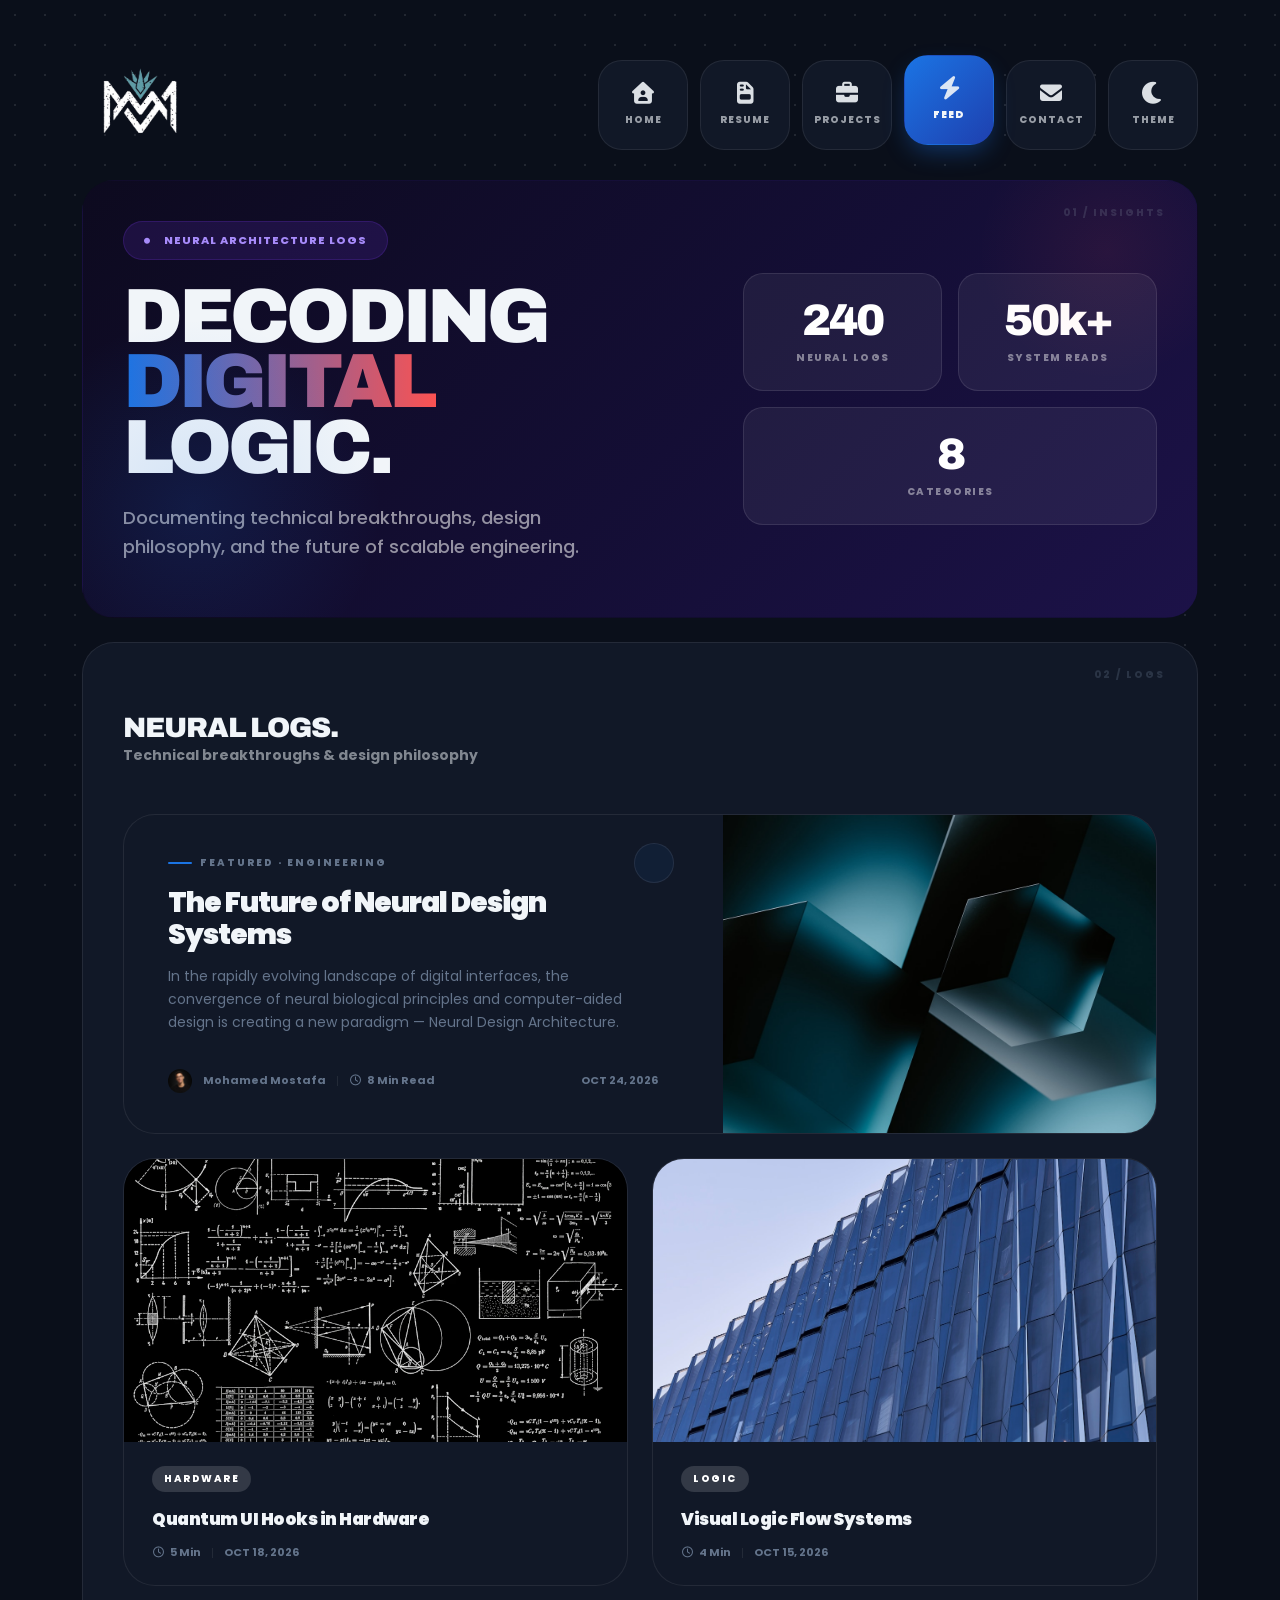
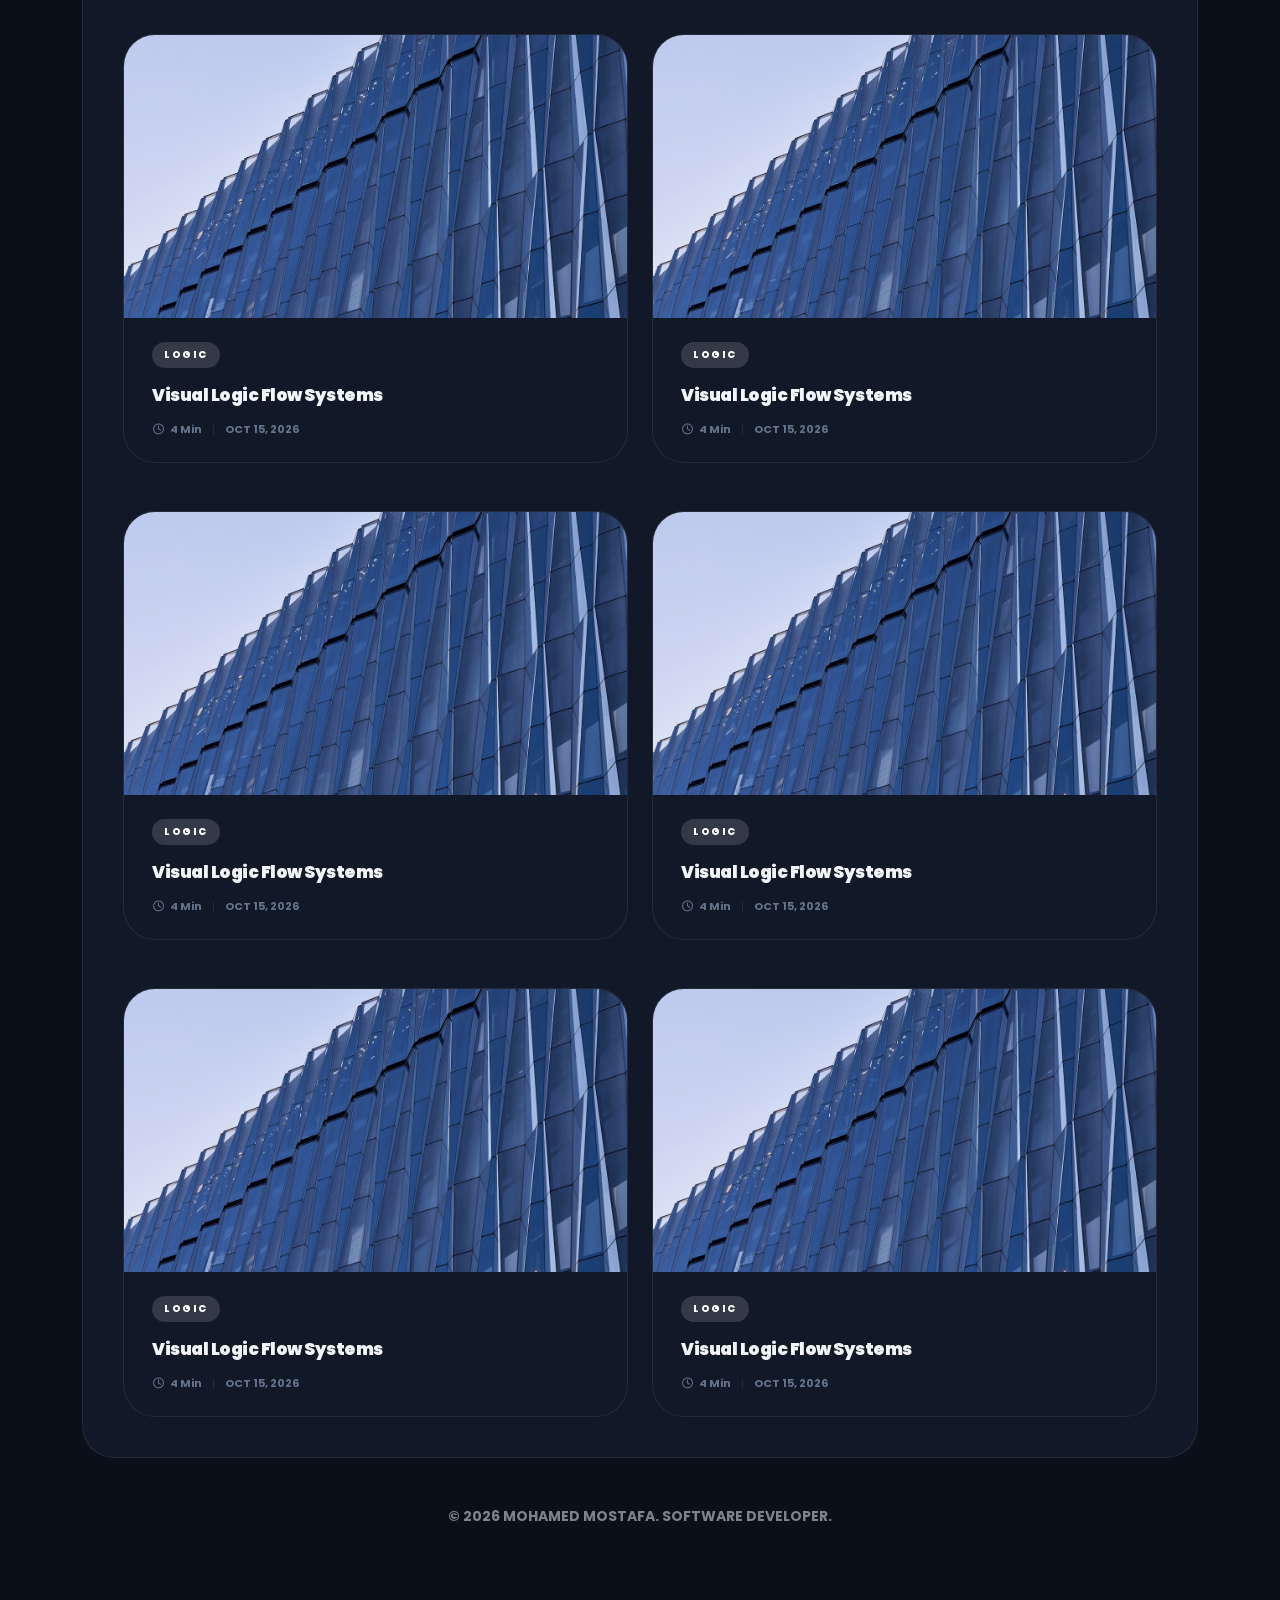
==== commit 1152be89: "changes photo" ====
--- a/feeds.html
+++ b/feeds.html
@@ -119,7 +119,7 @@
                                         convergence of neural biological principles and computer-aided design is
                                         creating a new paradigm — Neural Design Architecture.</p>
                                     <div class="feed-meta">
-                                        <img src="./assets/images/mohamedmostafa.png" alt="Mohamed Mostafa"
+                                        <img src="./assets/images/mohamed.jfif" alt="Mohamed Mostafa"
                                             class="feed-avatar">
                                         <span>Mohamed Mostafa</span>
                                         <span class="feed-divider"></span>
